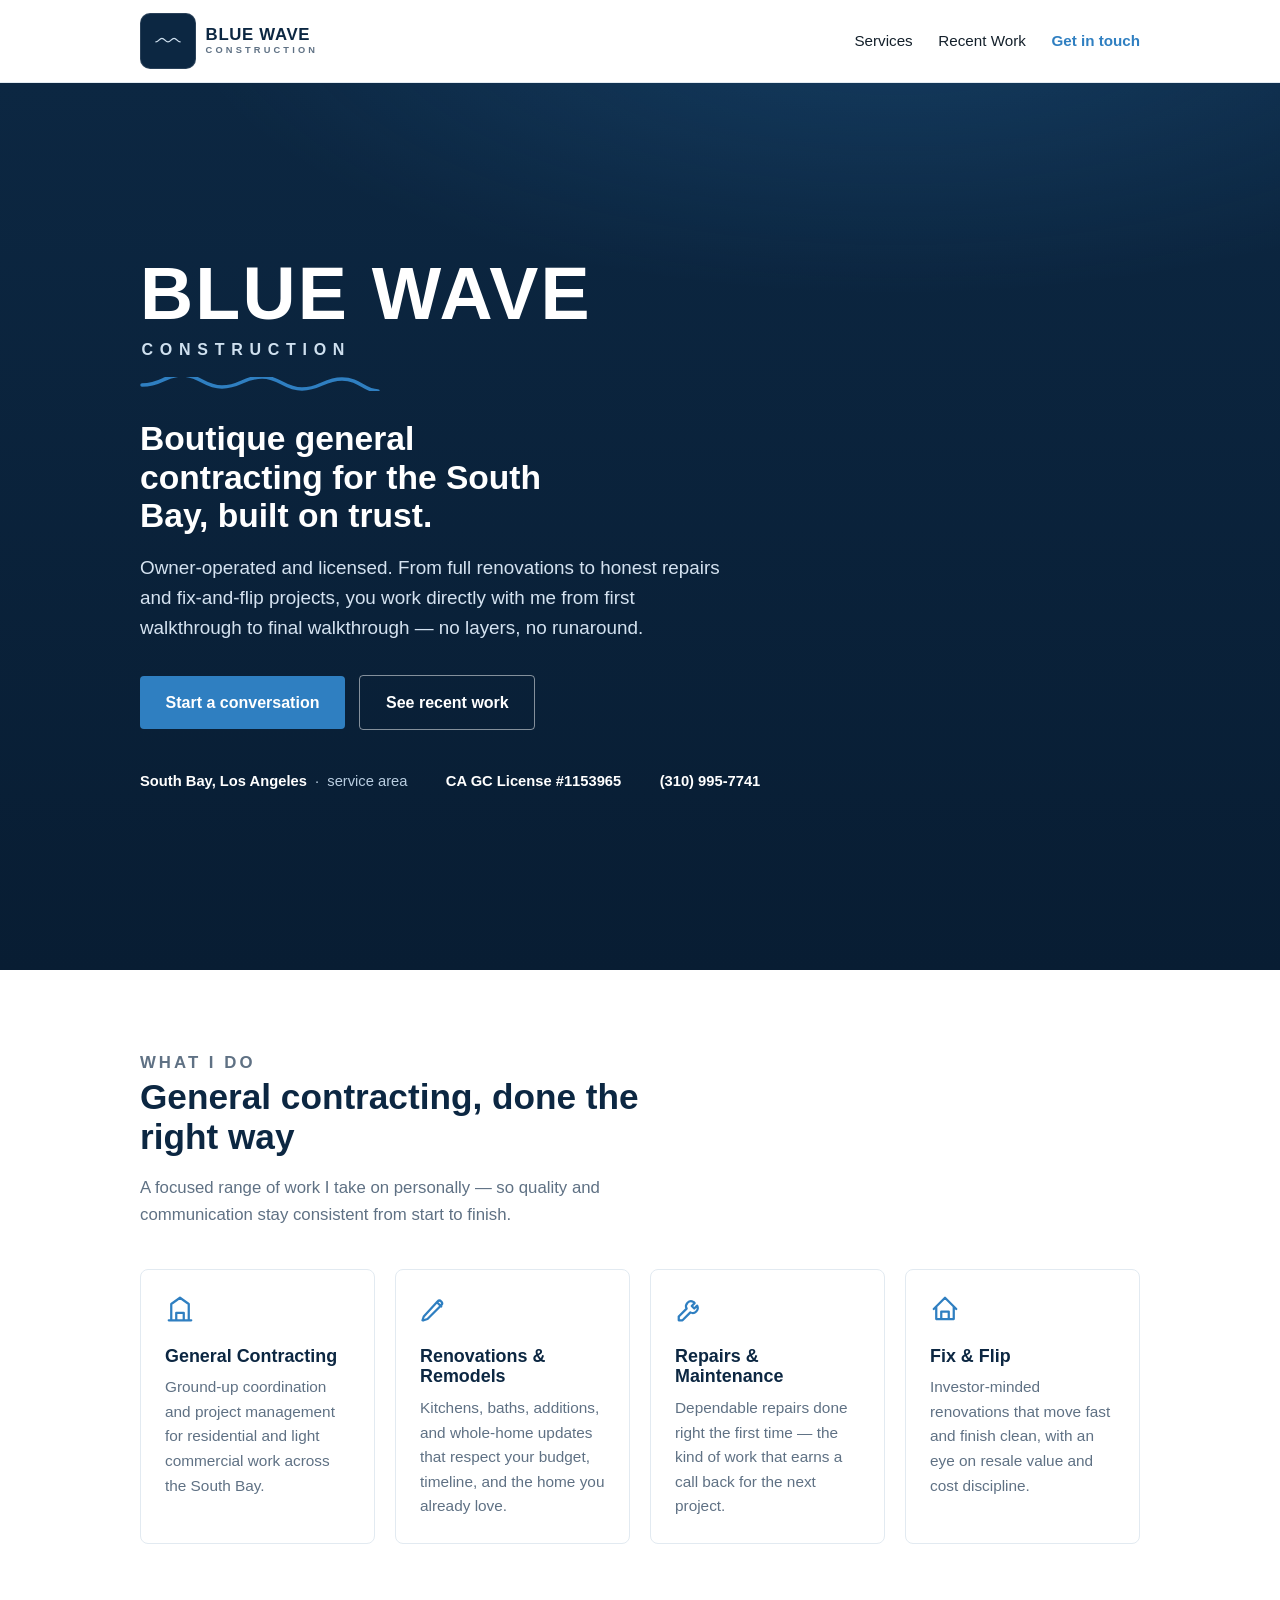
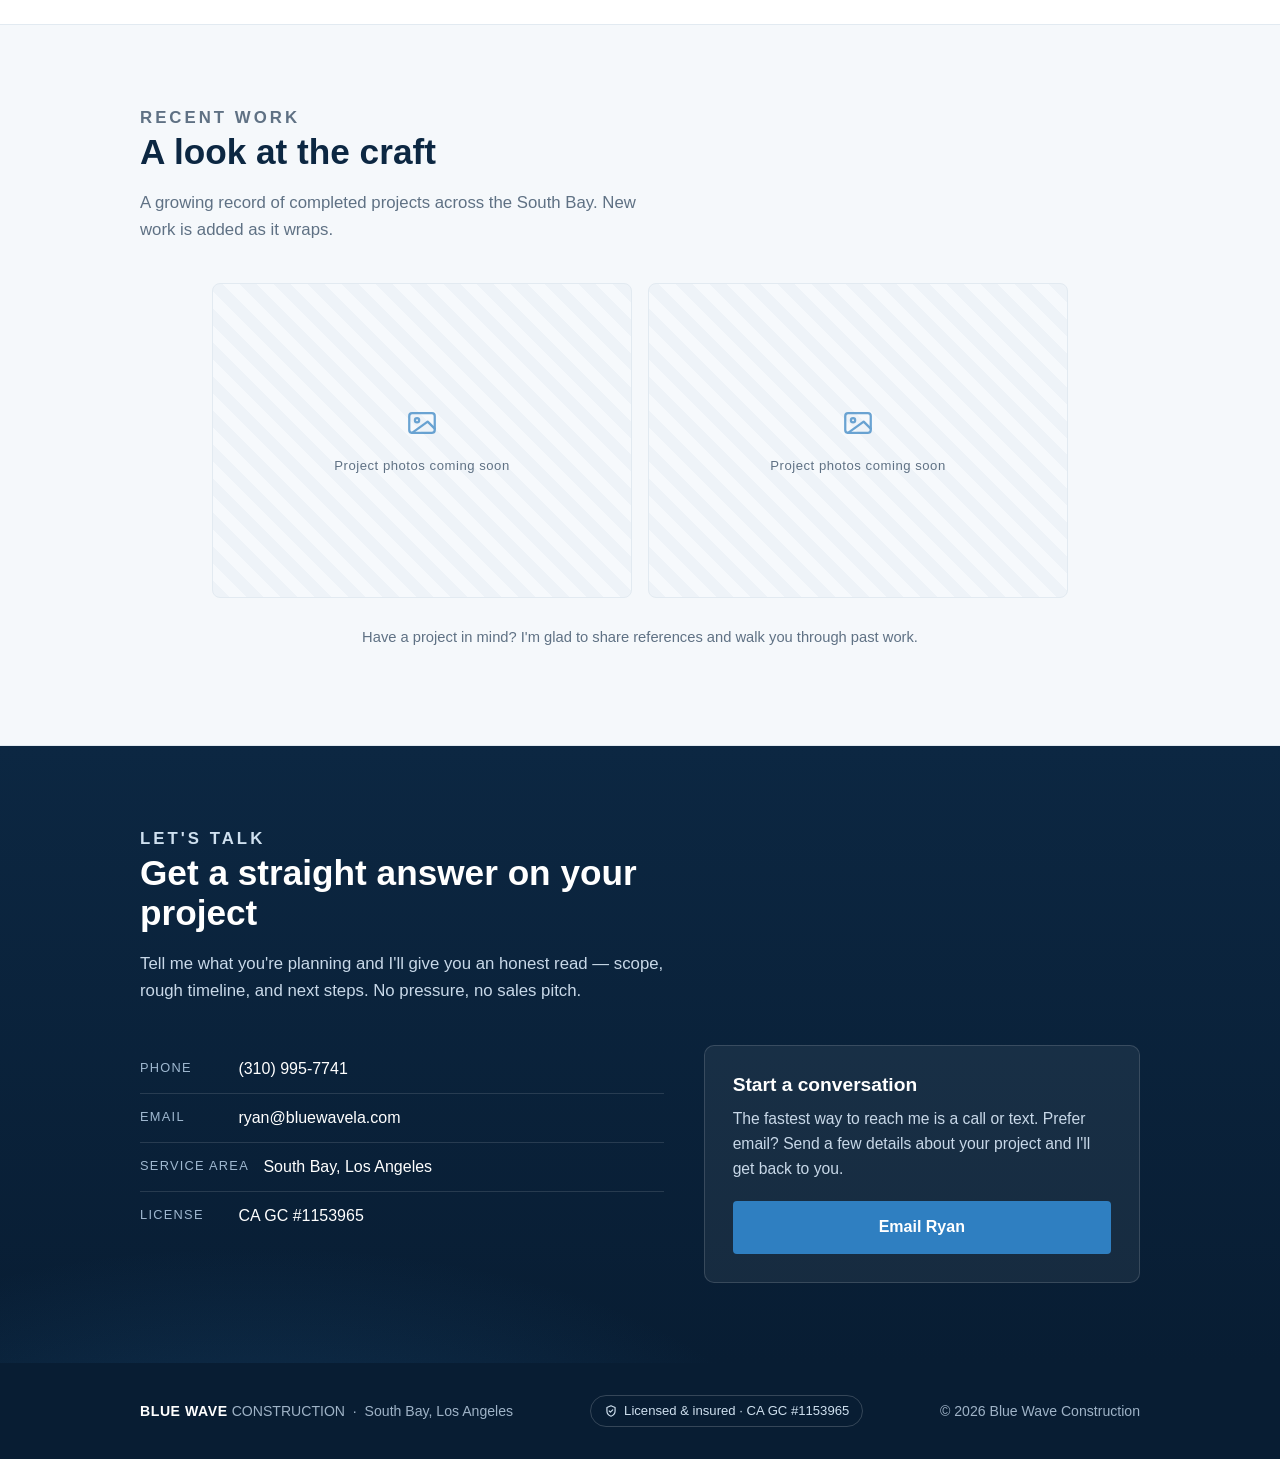
==== index.html @ 91b5370c "Initial Blue Wave Construction landing page Co-Authored-By: Claude Opus 4.8 <noreply@anthropic.com>" ====
<!DOCTYPE html>
<html lang="en">
<head>
  <meta charset="UTF-8" />
  <meta name="viewport" content="width=device-width, initial-scale=1.0" />
  <title>Blue Wave Construction — General Contractor, South Bay Los Angeles</title>
  <meta name="description" content="Blue Wave Construction is a licensed, owner-operated boutique general contractor serving the South Bay of Los Angeles. Renovations, repairs, and fix-and-flip work. CA GC License #1153965." />

  <!-- Open Graph / social preview -->
  <meta property="og:title" content="Blue Wave Construction" />
  <meta property="og:description" content="Licensed, owner-operated general contractor — South Bay Los Angeles. Renovations, repairs, and fix-and-flip work." />
  <meta property="og:type" content="website" />
  <meta property="og:url" content="https://bluewavela.com" />
  <link rel="canonical" href="https://bluewavela.com" />

  <style>
    /* ------------------------------------------------------------------
       BRAND TOKENS
       Tune these to match the estimate PDF once it's in the repo.
       ------------------------------------------------------------------ */
    :root {
      --navy:        #0c2742;  /* primary brand navy */
      --navy-deep:   #081d33;  /* darker sections / footer */
      --wave:        #2f7fc1;  /* "blue wave" accent */
      --wave-soft:   #cfe0ef;  /* light accent / borders */
      --ink:         #14202b;  /* body text on light */
      --muted:       #5f7184;  /* secondary text */
      --paper:       #ffffff;
      --paper-warm:  #f5f8fb;  /* alternating section bg */
      --line:        #e2eaf1;

      --maxw: 1080px;
      --pad: clamp(1.25rem, 4vw, 2.5rem);

      --font: -apple-system, BlinkMacSystemFont, "Segoe UI", Roboto, Helvetica, Arial, sans-serif;
    }

    * { box-sizing: border-box; }

    html { scroll-behavior: smooth; }

    body {
      margin: 0;
      font-family: var(--font);
      color: var(--ink);
      background: var(--paper);
      line-height: 1.6;
      -webkit-font-smoothing: antialiased;
      text-rendering: optimizeLegibility;
    }

    h1, h2, h3 { line-height: 1.15; margin: 0 0 0.5em; }

    a { color: var(--wave); text-decoration: none; }
    a:hover { text-decoration: underline; }

    .wrap {
      max-width: var(--maxw);
      margin: 0 auto;
      padding-left: var(--pad);
      padding-right: var(--pad);
    }

    .eyebrow {
      text-transform: uppercase;
      letter-spacing: 0.18em;
      font-size: 0.78rem;
      font-weight: 700;
      color: var(--wave);
      margin: 0 0 0.75rem;
    }

    .btn {
      display: inline-block;
      padding: 0.85rem 1.6rem;
      border-radius: 4px;
      font-weight: 600;
      font-size: 1rem;
      transition: transform 0.12s ease, box-shadow 0.12s ease, background 0.12s ease;
    }
    .btn-primary {
      background: var(--wave);
      color: #fff;
    }
    .btn-primary:hover {
      text-decoration: none;
      background: #2569a3;
      transform: translateY(-1px);
    }
    .btn-ghost {
      border: 1.5px solid rgba(255,255,255,0.5);
      color: #fff;
    }
    .btn-ghost:hover { text-decoration: none; border-color: #fff; background: rgba(255,255,255,0.08); }

    /* ---------------- HEADER / NAV ---------------- */
    header.site {
      position: sticky;
      top: 0;
      z-index: 50;
      background: rgba(255,255,255,0.92);
      backdrop-filter: saturate(180%) blur(8px);
      border-bottom: 1px solid var(--line);
    }
    .nav {
      display: flex;
      align-items: center;
      justify-content: space-between;
      gap: 1rem;
      padding-top: 0.8rem;
      padding-bottom: 0.8rem;
    }
    .nav-mark { display: flex; align-items: center; gap: 0.6rem; }
    .nav-mark .stack { display: flex; flex-direction: column; line-height: 1; }
    .nav-mark .bw { font-weight: 800; letter-spacing: 0.04em; color: var(--navy); font-size: 1.05rem; }
    .nav-mark .cn { font-size: 0.58rem; letter-spacing: 0.34em; color: var(--muted); font-weight: 600; margin-top: 2px; }
    .nav-links { display: flex; gap: 1.6rem; align-items: center; }
    .nav-links a { color: var(--ink); font-weight: 500; font-size: 0.95rem; }
    .nav-links a:hover { color: var(--wave); text-decoration: none; }
    .nav-cta { font-weight: 700 !important; color: var(--wave) !important; }
    @media (max-width: 680px) {
      .nav-links a:not(.nav-cta) { display: none; }
    }

    /* ---------------- HERO ---------------- */
    .hero {
      background:
        radial-gradient(1200px 500px at 70% -10%, rgba(47,127,193,0.25), transparent 60%),
        linear-gradient(180deg, var(--navy) 0%, var(--navy-deep) 100%);
      color: #fff;
      position: relative;
      overflow: hidden;
    }
    .hero-inner {
      padding-top: clamp(3.5rem, 9vw, 6rem);
      padding-bottom: clamp(3.5rem, 9vw, 6rem);
      position: relative;
      z-index: 2;
    }

    /* Wordmark / logo lockup */
    .lockup { margin-bottom: 1.5rem; }
    .lockup .wordmark {
      font-weight: 800;
      letter-spacing: 0.03em;
      font-size: clamp(2.6rem, 8vw, 4.6rem);
      line-height: 0.95;
      margin: 0;
      color: #fff;
    }
    .lockup .subword {
      letter-spacing: 0.42em;
      font-size: clamp(0.7rem, 2.2vw, 1rem);
      font-weight: 600;
      color: var(--wave-soft);
      margin: 0.55rem 0 0;
      padding-left: 0.1em;
    }
    /* Wave-underline accent */
    .wave-accent { display: block; width: clamp(140px, 30vw, 240px); height: 14px; margin-top: 0.9rem; color: var(--wave); }

    .hero h1 {
      font-size: clamp(1.4rem, 3.4vw, 2.1rem);
      font-weight: 600;
      max-width: 22ch;
      margin-top: 1.8rem;
    }
    .hero p.lede {
      color: #d4e2f0;
      font-size: clamp(1rem, 2.2vw, 1.18rem);
      max-width: 56ch;
      margin: 1rem 0 2rem;
    }
    .hero-actions { display: flex; flex-wrap: wrap; gap: 0.9rem; align-items: center; }

    .hero-meta {
      margin-top: 2.5rem;
      display: flex;
      flex-wrap: wrap;
      gap: 1.2rem 2.4rem;
      font-size: 0.92rem;
      color: #b9cde0;
    }
    .hero-meta b { color: #fff; font-weight: 600; }

    /* Logo placeholder badge (swap for real logo file) */
    .logo-slot {
      width: 56px; height: 56px; flex: 0 0 auto;
      border-radius: 10px;
      background: var(--navy);
      display: grid; place-items: center;
      color: var(--wave-soft);
      border: 1px solid rgba(255,255,255,0.12);
    }

    /* ---------------- SECTIONS ---------------- */
    section { padding-top: clamp(3rem, 7vw, 5rem); padding-bottom: clamp(3rem, 7vw, 5rem); }
    .section-head { max-width: 60ch; margin-bottom: 2.5rem; }
    .section-head h2 { font-size: clamp(1.6rem, 4vw, 2.2rem); color: var(--navy); }
    .section-head p { color: var(--muted); font-size: 1.05rem; margin: 0; }
    .alt { background: var(--paper-warm); border-top: 1px solid var(--line); border-bottom: 1px solid var(--line); }

    /* Services grid */
    .services {
      display: grid;
      grid-template-columns: repeat(auto-fit, minmax(220px, 1fr));
      gap: 1.25rem;
    }
    .card {
      background: #fff;
      border: 1px solid var(--line);
      border-radius: 8px;
      padding: 1.5rem;
      transition: border-color 0.15s ease, box-shadow 0.15s ease, transform 0.15s ease;
    }
    .card:hover { border-color: var(--wave-soft); box-shadow: 0 10px 30px -18px rgba(12,39,66,0.4); transform: translateY(-2px); }
    .card .ico { width: 30px; height: 30px; color: var(--wave); margin-bottom: 0.9rem; }
    .card h3 { font-size: 1.12rem; color: var(--navy); }
    .card p { margin: 0; color: var(--muted); font-size: 0.96rem; }

    /* ---------------- GALLERY ----------------
       Flex layout centers gracefully with few photos and
       wraps into a tidy grid as photos are added.
    */
    .gallery {
      display: flex;
      flex-wrap: wrap;
      gap: 1rem;
      justify-content: center;
    }
    .gallery .shot {
      flex: 1 1 320px;
      max-width: 420px;
      aspect-ratio: 4 / 3;
      border-radius: 8px;
      overflow: hidden;
      background: var(--paper-warm);
      border: 1px solid var(--line);
      position: relative;
    }
    .gallery .shot img {
      width: 100%; height: 100%;
      object-fit: cover;
      display: block;
      transition: transform 0.4s ease;
    }
    .gallery .shot:hover img { transform: scale(1.04); }

    /* Tasteful placeholder tile shown until real photos are dropped in */
    .gallery .shot.placeholder {
      display: grid;
      place-items: center;
      background:
        repeating-linear-gradient(45deg, #eef3f8 0 12px, #f6f9fc 12px 24px);
      color: var(--muted);
    }
    .gallery .shot.placeholder .ph-inner { text-align: center; padding: 1rem; }
    .gallery .shot.placeholder svg { width: 34px; height: 34px; color: var(--wave); opacity: 0.7; }
    .gallery .shot.placeholder span { display: block; font-size: 0.82rem; margin-top: 0.5rem; letter-spacing: 0.04em; }

    .gallery-note { text-align: center; color: var(--muted); font-size: 0.92rem; margin-top: 1.75rem; }

    /* ---------------- CONTACT / CTA ---------------- */
    .contact {
      background:
        radial-gradient(900px 400px at 20% 120%, rgba(47,127,193,0.22), transparent 60%),
        linear-gradient(180deg, var(--navy) 0%, var(--navy-deep) 100%);
      color: #fff;
    }
    .contact .section-head h2 { color: #fff; }
    .contact .section-head p { color: #c8d8e8; }
    .contact-grid {
      display: grid;
      grid-template-columns: 1.2fr 1fr;
      gap: 2.5rem;
      align-items: start;
    }
    @media (max-width: 720px) { .contact-grid { grid-template-columns: 1fr; gap: 1.75rem; } }
    .contact-list { list-style: none; padding: 0; margin: 0; }
    .contact-list li { display: flex; gap: 0.9rem; align-items: flex-start; padding: 0.7rem 0; border-bottom: 1px solid rgba(255,255,255,0.12); }
    .contact-list li:last-child { border-bottom: 0; }
    .contact-list .k { color: #9fb8d0; font-size: 0.8rem; text-transform: uppercase; letter-spacing: 0.1em; min-width: 84px; padding-top: 2px; }
    .contact-list .v { color: #fff; font-weight: 500; }
    .contact-list .v a { color: #fff; }
    .contact-list .v a:hover { color: var(--wave-soft); }

    .contact-card {
      background: rgba(255,255,255,0.06);
      border: 1px solid rgba(255,255,255,0.14);
      border-radius: 10px;
      padding: 1.75rem;
    }
    .contact-card h3 { color: #fff; font-size: 1.2rem; }
    .contact-card p { color: #c8d8e8; margin: 0 0 1.25rem; font-size: 0.98rem; }
    .contact-card .btn-primary { width: 100%; text-align: center; }

    /* ---------------- FOOTER ---------------- */
    footer.site {
      background: var(--navy-deep);
      color: #9fb3c7;
      padding: 2rem 0;
      font-size: 0.88rem;
    }
    .foot {
      display: flex; flex-wrap: wrap; gap: 0.5rem 1.5rem;
      justify-content: space-between; align-items: center;
    }
    .foot .mark b { color: #fff; font-weight: 700; letter-spacing: 0.04em; }
    .foot a { color: #cfe0ef; }
    .lic-badge {
      display: inline-flex; align-items: center; gap: 0.4rem;
      border: 1px solid rgba(255,255,255,0.18);
      border-radius: 999px;
      padding: 0.3rem 0.8rem;
      color: #cfe0ef; font-size: 0.82rem;
    }

    /* Reduced motion */
    @media (prefers-reduced-motion: reduce) {
      * { animation: none !important; transition: none !important; scroll-behavior: auto !important; }
    }
  </style>
</head>
<body>

  <!-- ================= HEADER ================= -->
  <header class="site">
    <div class="wrap nav">
      <a class="nav-mark" href="#top" aria-label="Blue Wave Construction home">
        <!-- LOGO PLACEHOLDER: replace this .logo-slot block with <img src="images/logo.svg" ...> -->
        <span class="logo-slot" aria-hidden="true">
          <svg width="26" height="14" viewBox="0 0 60 24" fill="none" xmlns="http://www.w3.org/2000/svg">
            <path d="M2 14c6 0 8-8 14-8s8 8 14 8 8-8 14-8 8 8 14 8" stroke="currentColor" stroke-width="3" stroke-linecap="round" fill="none"/>
          </svg>
        </span>
        <span class="stack">
          <span class="bw">BLUE WAVE</span>
          <span class="cn">CONSTRUCTION</span>
        </span>
      </a>
      <nav class="nav-links">
        <a href="#services">Services</a>
        <a href="#work">Recent Work</a>
        <a href="#contact" class="nav-cta">Get in touch</a>
      </nav>
    </div>
  </header>

  <a id="top"></a>

  <!-- ================= HERO ================= -->
  <section class="hero">
    <div class="wrap hero-inner">
      <div class="lockup">
        <p class="wordmark">BLUE&nbsp;WAVE</p>
        <p class="subword">CONSTRUCTION</p>
        <!-- wave-underline accent -->
        <svg class="wave-accent" viewBox="0 0 240 14" fill="none" xmlns="http://www.w3.org/2000/svg" aria-hidden="true">
          <path d="M2 8c20 0 22-10 40-10s22 12 40 12 22-10 40-10 22 12 40 12 22-10 40-10 22 12 36 12" stroke="currentColor" stroke-width="3.5" stroke-linecap="round" fill="none"/>
        </svg>
      </div>

      <h1>Boutique general contracting for the South Bay, built on trust.</h1>
      <p class="lede">
        Owner-operated and licensed. From full renovations to honest repairs and fix-and-flip
        projects, you work directly with me from first walkthrough to final walkthrough — no
        layers, no runaround.
      </p>

      <div class="hero-actions">
        <a class="btn btn-primary" href="#contact">Start a conversation</a>
        <a class="btn btn-ghost" href="#work">See recent work</a>
      </div>

      <div class="hero-meta">
        <span><b>South Bay, Los Angeles</b> &nbsp;·&nbsp; service area</span>
        <span><b>CA GC License #1153965</b></span>
        <span><b>(310) 995-7741</b></span>
      </div>
    </div>
  </section>

  <!-- ================= SERVICES ================= -->
  <section id="services">
    <div class="wrap">
      <div class="section-head">
        <p class="eyebrow">What I do</p>
        <h2>General contracting, done the right way</h2>
        <p>A focused range of work I take on personally — so quality and communication stay consistent from start to finish.</p>
      </div>

      <div class="services">
        <div class="card">
          <svg class="ico" viewBox="0 0 24 24" fill="none" stroke="currentColor" stroke-width="1.8" stroke-linecap="round" stroke-linejoin="round"><path d="M3 21h18M5 21V8l7-5 7 5v13M9 21v-6h6v6"/></svg>
          <h3>General Contracting</h3>
          <p>Ground-up coordination and project management for residential and light commercial work across the South Bay.</p>
        </div>
        <div class="card">
          <svg class="ico" viewBox="0 0 24 24" fill="none" stroke="currentColor" stroke-width="1.8" stroke-linecap="round" stroke-linejoin="round"><path d="M14 7l3 3M3 21l3-1 11-11a2.1 2.1 0 0 0-3-3L3 18l-1 3z"/></svg>
          <h3>Renovations &amp; Remodels</h3>
          <p>Kitchens, baths, additions, and whole-home updates that respect your budget, timeline, and the home you already love.</p>
        </div>
        <div class="card">
          <svg class="ico" viewBox="0 0 24 24" fill="none" stroke="currentColor" stroke-width="1.8" stroke-linecap="round" stroke-linejoin="round"><path d="M14.7 6.3a4 4 0 0 0-5.4 5.4L3 18v3h3l6.3-6.3a4 4 0 0 0 5.4-5.4l-2.3 2.3-2-2 2.3-2.3z"/></svg>
          <h3>Repairs &amp; Maintenance</h3>
          <p>Dependable repairs done right the first time — the kind of work that earns a call back for the next project.</p>
        </div>
        <div class="card">
          <svg class="ico" viewBox="0 0 24 24" fill="none" stroke="currentColor" stroke-width="1.8" stroke-linecap="round" stroke-linejoin="round"><path d="M3 12l9-9 9 9M5 10v10h14V10M9 20v-6h6v6"/></svg>
          <h3>Fix &amp; Flip</h3>
          <p>Investor-minded renovations that move fast and finish clean, with an eye on resale value and cost discipline.</p>
        </div>
      </div>
    </div>
  </section>

  <!-- ================= RECENT WORK / GALLERY ================= -->
  <section id="work" class="alt">
    <div class="wrap">
      <div class="section-head">
        <p class="eyebrow">Recent work</p>
        <h2>A look at the craft</h2>
        <p>A growing record of completed projects across the South Bay. New work is added as it wraps.</p>
      </div>

      <!--
        GALLERY
        To add a project photo, drop a file in images/projects/ and add a tile:

          <a class="shot" href="images/projects/your-photo.jpg">
            <img src="images/projects/your-photo.jpg" alt="Short description of the project" loading="lazy" />
          </a>

        Remove the placeholder tiles below once you have 3+ real photos.
        The layout stays centered and intentional whether there are 1 or 12 tiles.
      -->
      <div class="gallery">
        <!-- Example real tile (kept commented until a photo exists):
        <a class="shot" href="images/projects/example.jpg">
          <img src="images/projects/example.jpg" alt="Completed kitchen remodel in Redondo Beach" loading="lazy" />
        </a>
        -->

        <!-- Placeholder tiles — delete as real photos are added -->
        <div class="shot placeholder" aria-hidden="true">
          <div class="ph-inner">
            <svg viewBox="0 0 24 24" fill="none" stroke="currentColor" stroke-width="1.6" stroke-linecap="round" stroke-linejoin="round"><rect x="3" y="5" width="18" height="14" rx="2"/><circle cx="8.5" cy="10" r="1.5"/><path d="M21 16l-5-5L5 19"/></svg>
            <span>Project photos coming soon</span>
          </div>
        </div>
        <div class="shot placeholder" aria-hidden="true">
          <div class="ph-inner">
            <svg viewBox="0 0 24 24" fill="none" stroke="currentColor" stroke-width="1.6" stroke-linecap="round" stroke-linejoin="round"><rect x="3" y="5" width="18" height="14" rx="2"/><circle cx="8.5" cy="10" r="1.5"/><path d="M21 16l-5-5L5 19"/></svg>
            <span>Project photos coming soon</span>
          </div>
        </div>
      </div>

      <p class="gallery-note">Have a project in mind? I'm glad to share references and walk you through past work.</p>
    </div>
  </section>

  <!-- ================= CONTACT ================= -->
  <section id="contact" class="contact">
    <div class="wrap">
      <div class="section-head">
        <p class="eyebrow" style="color: var(--wave-soft);">Let's talk</p>
        <h2>Get a straight answer on your project</h2>
        <p>Tell me what you're planning and I'll give you an honest read — scope, rough timeline, and next steps. No pressure, no sales pitch.</p>
      </div>

      <div class="contact-grid">
        <ul class="contact-list">
          <li><span class="k">Phone</span><span class="v"><a href="tel:+13109957741">(310) 995-7741</a></span></li>
          <li><span class="k">Email</span><span class="v"><a href="mailto:ryan@bluewavela.com">ryan@bluewavela.com</a></span></li>
          <li><span class="k">Service area</span><span class="v">South Bay, Los Angeles</span></li>
          <li><span class="k">License</span><span class="v">CA GC #1153965</span></li>
        </ul>

        <div class="contact-card">
          <h3>Start a conversation</h3>
          <p>The fastest way to reach me is a call or text. Prefer email? Send a few details about your project and I'll get back to you.</p>
          <a class="btn btn-primary" href="mailto:ryan@bluewavela.com?subject=Project%20inquiry%20%E2%80%94%20Blue%20Wave%20Construction">Email Ryan</a>
        </div>
      </div>
    </div>
  </section>

  <!-- ================= FOOTER ================= -->
  <footer class="site">
    <div class="wrap foot">
      <div class="mark"><b>BLUE WAVE</b> CONSTRUCTION &nbsp;·&nbsp; South Bay, Los Angeles</div>
      <span class="lic-badge">
        <svg width="14" height="14" viewBox="0 0 24 24" fill="none" stroke="currentColor" stroke-width="2" stroke-linecap="round" stroke-linejoin="round"><path d="M9 12l2 2 4-4"/><path d="M12 3l7 3v6c0 4.5-3 7.5-7 9-4-1.5-7-4.5-7-9V6l7-3z"/></svg>
        Licensed &amp; insured · CA GC #1153965
      </span>
      <div>&copy; <span id="yr">2026</span> Blue Wave Construction</div>
    </div>
  </footer>

  <script>document.getElementById('yr').textContent = new Date().getFullYear();</script>
</body>
</html>
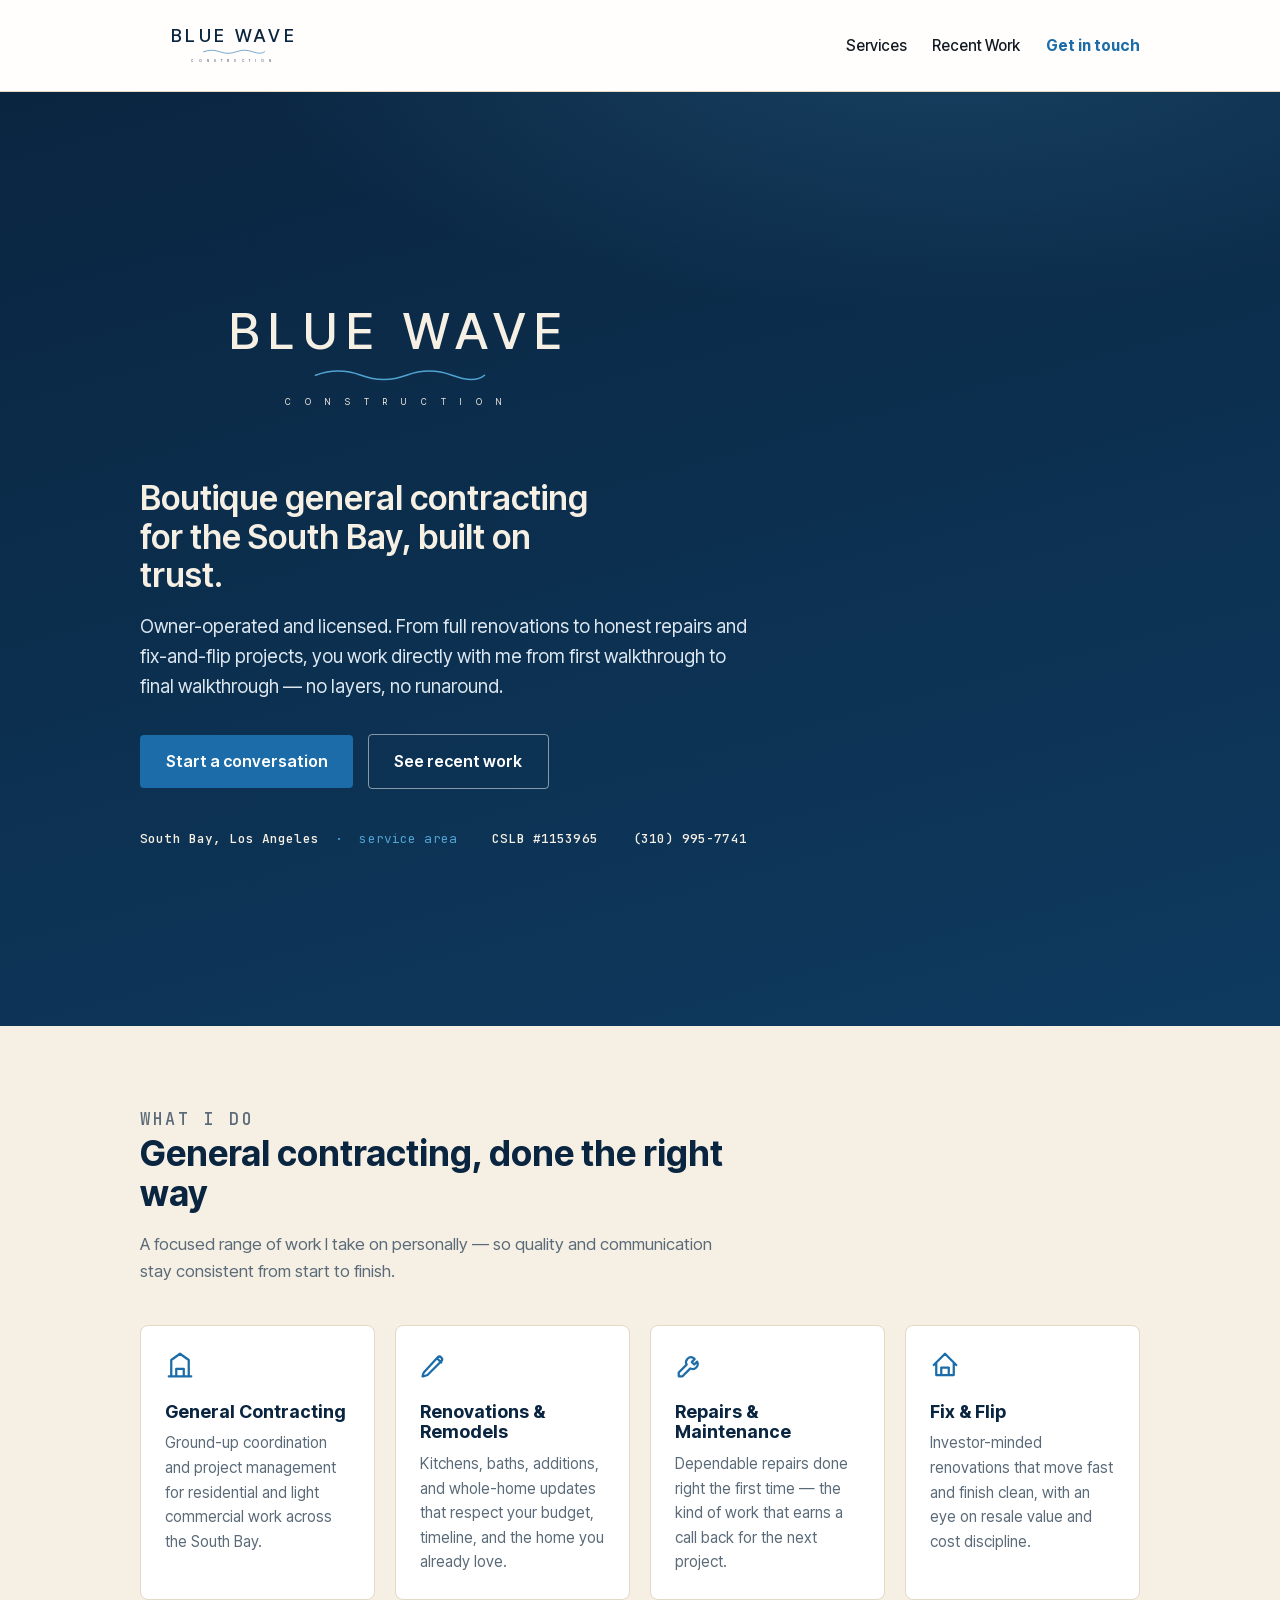
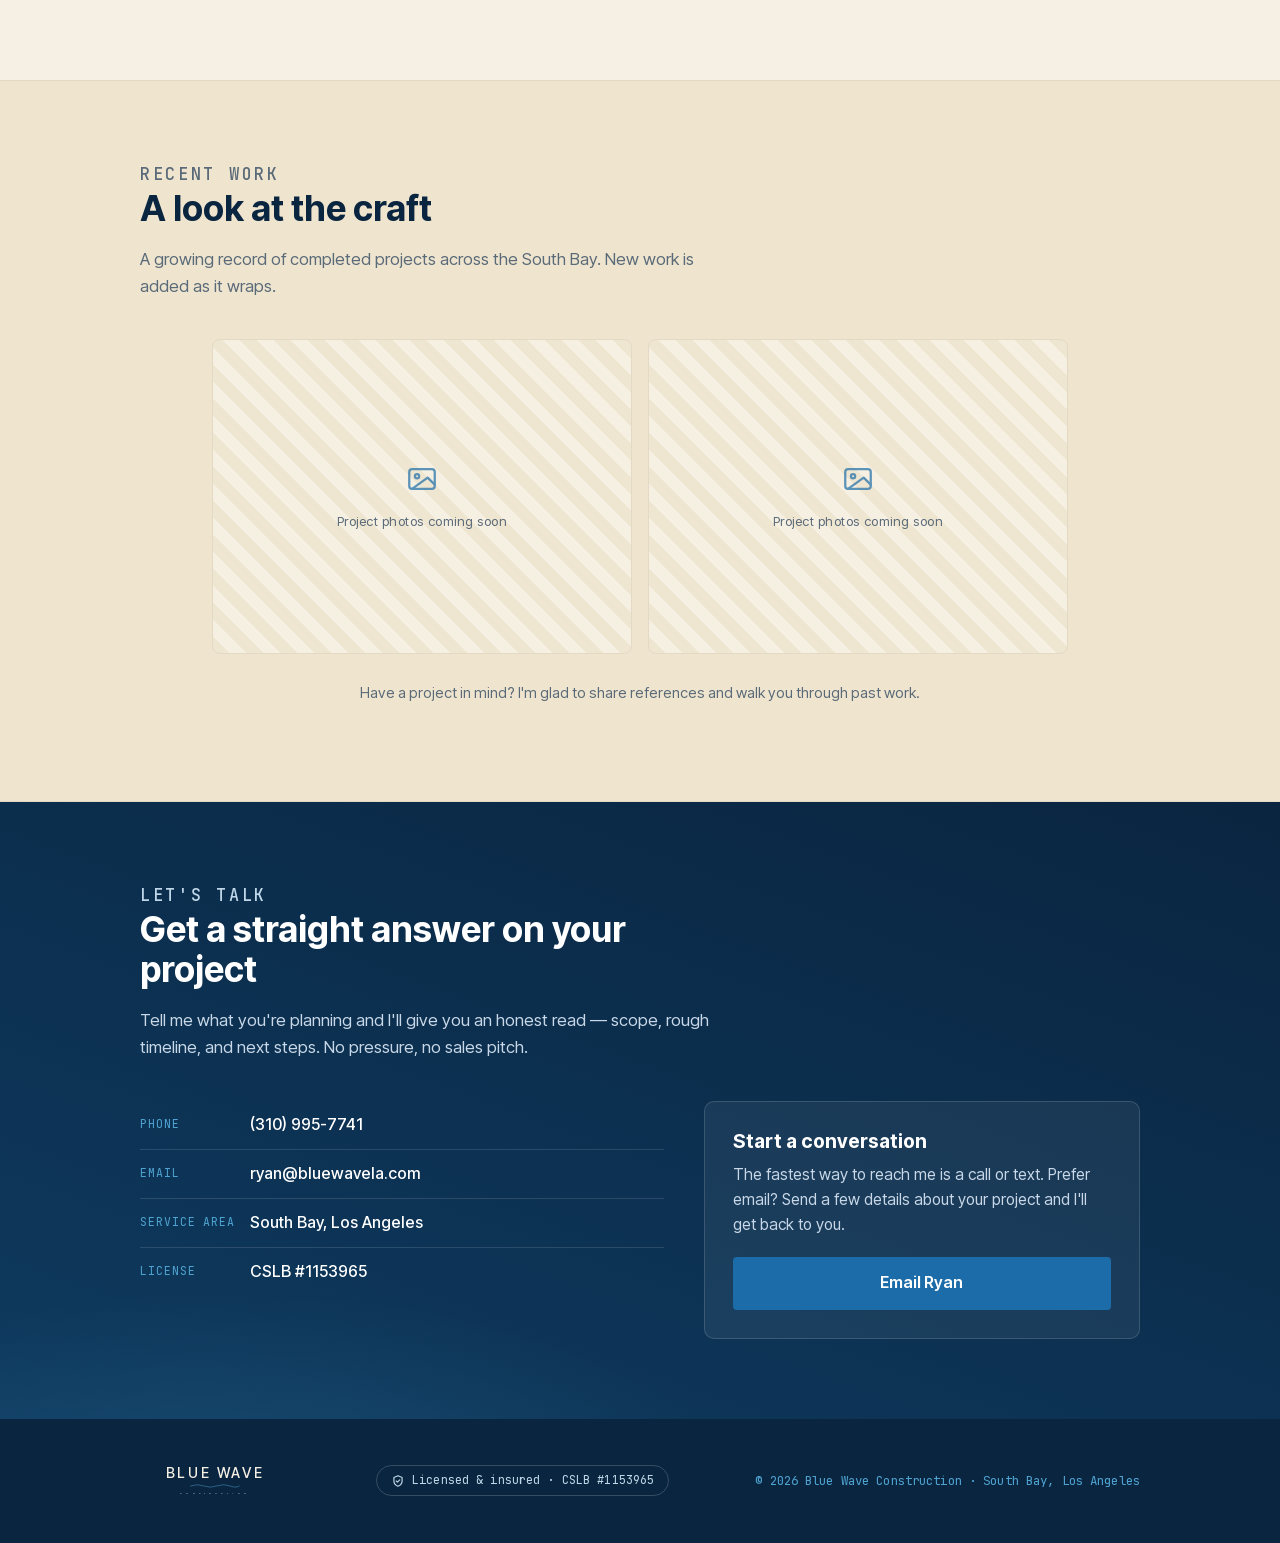
==== commit a92c6668: "Apply real Blue Wave brand identity; self-host fonts - Replace placeholder wordmark with the real lo" ====
--- a/index.html
+++ b/index.html
@@ -4,7 +4,7 @@
   <meta charset="UTF-8" />
   <meta name="viewport" content="width=device-width, initial-scale=1.0" />
   <title>Blue Wave Construction — General Contractor, South Bay Los Angeles</title>
-  <meta name="description" content="Blue Wave Construction is a licensed, owner-operated boutique general contractor serving the South Bay of Los Angeles. Renovations, repairs, and fix-and-flip work. CA GC License #1153965." />
+  <meta name="description" content="Blue Wave Construction is a licensed, owner-operated boutique general contractor serving the South Bay of Los Angeles. Renovations, repairs, and fix-and-flip work. CSLB #1153965." />
 
   <!-- Open Graph / social preview -->
   <meta property="og:title" content="Blue Wave Construction" />
@@ -13,26 +13,44 @@
   <meta property="og:url" content="https://bluewavela.com" />
   <link rel="canonical" href="https://bluewavela.com" />
 
+  <!-- Favicon -->
+  <link rel="icon" type="image/svg+xml" href="images/logos/07_favicon.svg" />
+  <link rel="alternate icon" href="images/logos/bluewave_favicon_400.png" />
+
+  <!-- Brand typography: Inter Tight + JetBrains Mono, self-hosted from /fonts -->
+  <link rel="preload" href="fonts/inter-tight-latin.woff2" as="font" type="font/woff2" crossorigin />
+  <link rel="preload" href="fonts/jetbrains-mono-latin.woff2" as="font" type="font/woff2" crossorigin />
+  <link rel="stylesheet" href="fonts/fonts.css" />
+
   <style>
     /* ------------------------------------------------------------------
        BRAND TOKENS
        Tune these to match the estimate PDF once it's in the repo.
        ------------------------------------------------------------------ */
     :root {
-      --navy:        #0c2742;  /* primary brand navy */
-      --navy-deep:   #081d33;  /* darker sections / footer */
-      --wave:        #2f7fc1;  /* "blue wave" accent */
-      --wave-soft:   #cfe0ef;  /* light accent / borders */
-      --ink:         #14202b;  /* body text on light */
-      --muted:       #5f7184;  /* secondary text */
-      --paper:       #ffffff;
-      --paper-warm:  #f5f8fb;  /* alternating section bg */
-      --line:        #e2eaf1;
+      /* Exact Blue Wave brand palette (from the brand asset package) */
+      --navy:  #0A2540;  /* primary brand color — wordmarks, dark sections, headlines */
+      --deep:  #0E3A5F;  /* subtle gradient pair to navy — hero backgrounds */
+      --wave:  #1B6CA8;  /* accent only — wave underline, hover states on light */
+      --sky:   #4FA3D1;  /* reverse-mode wave on dark, demoted text on navy */
+      --sand:  #E8D9B8;  /* warm secondary background — premium stock feel */
+      --bone:  #F5EFE4;  /* off-white default light background */
+      --char:  #141B24;  /* near-black body text */
+
+      /* Semantic aliases used throughout the stylesheet */
+      --navy-deep:  var(--navy);
+      --wave-soft:  #BFD7E8;   /* light sky tint — labels/accents on navy */
+      --ink:        var(--char);
+      --muted:      #5a6a78;   /* secondary text on light */
+      --paper:      var(--bone);
+      --paper-warm: #efe5cf;   /* soft sand — tiles, placeholders */
+      --line:       #e3d9c4;   /* warm hairline on bone */
 
       --maxw: 1080px;
       --pad: clamp(1.25rem, 4vw, 2.5rem);
 
-      --font: -apple-system, BlinkMacSystemFont, "Segoe UI", Roboto, Helvetica, Arial, sans-serif;
+      --font: 'Inter Tight', -apple-system, BlinkMacSystemFont, 'Helvetica Neue', Arial, sans-serif;
+      --mono: 'JetBrains Mono', ui-monospace, 'SF Mono', 'Courier New', monospace;
     }
 
     * { box-sizing: border-box; }
@@ -62,12 +80,13 @@
     }
 
     .eyebrow {
+      font-family: var(--mono);
       text-transform: uppercase;
-      letter-spacing: 0.18em;
-      font-size: 0.78rem;
-      font-weight: 700;
+      letter-spacing: 0.16em;
+      font-size: 0.72rem;
+      font-weight: 500;
       color: var(--wave);
-      margin: 0 0 0.75rem;
+      margin: 0 0 0.85rem;
     }
 
     .btn {
@@ -110,10 +129,8 @@
       padding-top: 0.8rem;
       padding-bottom: 0.8rem;
     }
-    .nav-mark { display: flex; align-items: center; gap: 0.6rem; }
-    .nav-mark .stack { display: flex; flex-direction: column; line-height: 1; }
-    .nav-mark .bw { font-weight: 800; letter-spacing: 0.04em; color: var(--navy); font-size: 1.05rem; }
-    .nav-mark .cn { font-size: 0.58rem; letter-spacing: 0.34em; color: var(--muted); font-weight: 600; margin-top: 2px; }
+    .nav-mark { display: flex; align-items: center; }
+    .nav-logo { display: block; width: clamp(150px, 22vw, 188px); height: auto; }
     .nav-links { display: flex; gap: 1.6rem; align-items: center; }
     .nav-links a { color: var(--ink); font-weight: 500; font-size: 0.95rem; }
     .nav-links a:hover { color: var(--wave); text-decoration: none; }
@@ -125,9 +142,9 @@
     /* ---------------- HERO ---------------- */
     .hero {
       background:
-        radial-gradient(1200px 500px at 70% -10%, rgba(47,127,193,0.25), transparent 60%),
-        linear-gradient(180deg, var(--navy) 0%, var(--navy-deep) 100%);
-      color: #fff;
+        radial-gradient(1200px 520px at 72% -10%, rgba(79,163,209,0.22), transparent 60%),
+        linear-gradient(165deg, var(--navy) 0%, var(--deep) 100%);
+      color: var(--bone);
       position: relative;
       overflow: hidden;
     }
@@ -139,25 +156,8 @@
     }
 
     /* Wordmark / logo lockup */
-    .lockup { margin-bottom: 1.5rem; }
-    .lockup .wordmark {
-      font-weight: 800;
-      letter-spacing: 0.03em;
-      font-size: clamp(2.6rem, 8vw, 4.6rem);
-      line-height: 0.95;
-      margin: 0;
-      color: #fff;
-    }
-    .lockup .subword {
-      letter-spacing: 0.42em;
-      font-size: clamp(0.7rem, 2.2vw, 1rem);
-      font-weight: 600;
-      color: var(--wave-soft);
-      margin: 0.55rem 0 0;
-      padding-left: 0.1em;
-    }
-    /* Wave-underline accent */
-    .wave-accent { display: block; width: clamp(140px, 30vw, 240px); height: 14px; margin-top: 0.9rem; color: var(--wave); }
+    .lockup { margin-bottom: 1.75rem; }
+    .hero-logo { display: block; width: clamp(280px, 56vw, 520px); height: auto; }
 
     .hero h1 {
       font-size: clamp(1.4rem, 3.4vw, 2.1rem);
@@ -166,7 +166,7 @@
       margin-top: 1.8rem;
     }
     .hero p.lede {
-      color: #d4e2f0;
+      color: #dce7f0;
       font-size: clamp(1rem, 2.2vw, 1.18rem);
       max-width: 56ch;
       margin: 1rem 0 2rem;
@@ -177,21 +177,13 @@
       margin-top: 2.5rem;
       display: flex;
       flex-wrap: wrap;
-      gap: 1.2rem 2.4rem;
-      font-size: 0.92rem;
-      color: #b9cde0;
-    }
-    .hero-meta b { color: #fff; font-weight: 600; }
-
-    /* Logo placeholder badge (swap for real logo file) */
-    .logo-slot {
-      width: 56px; height: 56px; flex: 0 0 auto;
-      border-radius: 10px;
-      background: var(--navy);
-      display: grid; place-items: center;
-      color: var(--wave-soft);
-      border: 1px solid rgba(255,255,255,0.12);
-    }
+      gap: 0.9rem 2.2rem;
+      font-family: var(--mono);
+      font-size: 0.8rem;
+      letter-spacing: 0.01em;
+      color: var(--sky);
+    }
+    .hero-meta b { color: var(--bone); font-weight: 500; }
 
     /* ---------------- SECTIONS ---------------- */
     section { padding-top: clamp(3rem, 7vw, 5rem); padding-bottom: clamp(3rem, 7vw, 5rem); }
@@ -251,7 +243,7 @@
       display: grid;
       place-items: center;
       background:
-        repeating-linear-gradient(45deg, #eef3f8 0 12px, #f6f9fc 12px 24px);
+        repeating-linear-gradient(45deg, #efe6d2 0 12px, #f6f0e2 12px 24px);
       color: var(--muted);
     }
     .gallery .shot.placeholder .ph-inner { text-align: center; padding: 1rem; }
@@ -263,9 +255,9 @@
     /* ---------------- CONTACT / CTA ---------------- */
     .contact {
       background:
-        radial-gradient(900px 400px at 20% 120%, rgba(47,127,193,0.22), transparent 60%),
-        linear-gradient(180deg, var(--navy) 0%, var(--navy-deep) 100%);
-      color: #fff;
+        radial-gradient(900px 420px at 18% 120%, rgba(79,163,209,0.20), transparent 60%),
+        linear-gradient(200deg, var(--navy) 0%, var(--deep) 100%);
+      color: var(--bone);
     }
     .contact .section-head h2 { color: #fff; }
     .contact .section-head p { color: #c8d8e8; }
@@ -279,7 +271,7 @@
     .contact-list { list-style: none; padding: 0; margin: 0; }
     .contact-list li { display: flex; gap: 0.9rem; align-items: flex-start; padding: 0.7rem 0; border-bottom: 1px solid rgba(255,255,255,0.12); }
     .contact-list li:last-child { border-bottom: 0; }
-    .contact-list .k { color: #9fb8d0; font-size: 0.8rem; text-transform: uppercase; letter-spacing: 0.1em; min-width: 84px; padding-top: 2px; }
+    .contact-list .k { font-family: var(--mono); color: var(--sky); font-size: 0.72rem; text-transform: uppercase; letter-spacing: 0.08em; min-width: 96px; padding-top: 3px; }
     .contact-list .v { color: #fff; font-weight: 500; }
     .contact-list .v a { color: #fff; }
     .contact-list .v a:hover { color: var(--wave-soft); }
@@ -296,23 +288,25 @@
 
     /* ---------------- FOOTER ---------------- */
     footer.site {
-      background: var(--navy-deep);
-      color: #9fb3c7;
-      padding: 2rem 0;
-      font-size: 0.88rem;
+      background: var(--navy);
+      color: var(--sky);
+      padding: 2.25rem 0;
+      font-family: var(--mono);
+      font-size: 0.78rem;
+      letter-spacing: 0.01em;
     }
     .foot {
-      display: flex; flex-wrap: wrap; gap: 0.5rem 1.5rem;
+      display: flex; flex-wrap: wrap; gap: 1rem 1.75rem;
       justify-content: space-between; align-items: center;
     }
-    .foot .mark b { color: #fff; font-weight: 700; letter-spacing: 0.04em; }
-    .foot a { color: #cfe0ef; }
+    .foot-logo { width: 150px; height: auto; display: block; }
+    .foot a { color: var(--wave-soft); }
     .lic-badge {
-      display: inline-flex; align-items: center; gap: 0.4rem;
+      display: inline-flex; align-items: center; gap: 0.45rem;
       border: 1px solid rgba(255,255,255,0.18);
       border-radius: 999px;
-      padding: 0.3rem 0.8rem;
-      color: #cfe0ef; font-size: 0.82rem;
+      padding: 0.32rem 0.85rem;
+      color: var(--wave-soft); font-size: 0.74rem;
     }
 
     /* Reduced motion */
@@ -326,17 +320,13 @@
   <!-- ================= HEADER ================= -->
   <header class="site">
     <div class="wrap nav">
-      <a class="nav-mark" href="#top" aria-label="Blue Wave Construction home">
-        <!-- LOGO PLACEHOLDER: replace this .logo-slot block with <img src="images/logo.svg" ...> -->
-        <span class="logo-slot" aria-hidden="true">
-          <svg width="26" height="14" viewBox="0 0 60 24" fill="none" xmlns="http://www.w3.org/2000/svg">
-            <path d="M2 14c6 0 8-8 14-8s8 8 14 8 8-8 14-8 8 8 14 8" stroke="currentColor" stroke-width="3" stroke-linecap="round" fill="none"/>
-          </svg>
-        </span>
-        <span class="stack">
-          <span class="bw">BLUE WAVE</span>
-          <span class="cn">CONSTRUCTION</span>
-        </span>
+      <a class="nav-mark" href="#top" aria-label="Blue Wave Construction — home">
+        <!-- Primary horizontal logo (navy on light) — inlined so it renders in Inter Tight -->
+        <svg class="nav-logo" viewBox="0 0 800 280" role="img" aria-label="Blue Wave Construction" xmlns="http://www.w3.org/2000/svg">
+          <text x="400" y="125" text-anchor="middle" font-family="'Inter Tight', 'Helvetica Neue', Arial, sans-serif" font-weight="500" font-size="76" fill="#0A2540" letter-spacing="14">BLUE WAVE</text>
+          <path d="M 270 165 Q 305 152, 340 165 T 410 165 T 480 165 T 530 165" stroke="#1B6CA8" stroke-width="2.5" fill="none" stroke-linecap="round"/>
+          <text x="400" y="210" text-anchor="middle" font-family="'Inter Tight', 'Helvetica Neue', Arial, sans-serif" font-weight="400" font-size="13" fill="#0A2540" letter-spacing="22">CONSTRUCTION</text>
+        </svg>
       </a>
       <nav class="nav-links">
         <a href="#services">Services</a>
@@ -352,11 +342,11 @@
   <section class="hero">
     <div class="wrap hero-inner">
       <div class="lockup">
-        <p class="wordmark">BLUE&nbsp;WAVE</p>
-        <p class="subword">CONSTRUCTION</p>
-        <!-- wave-underline accent -->
-        <svg class="wave-accent" viewBox="0 0 240 14" fill="none" xmlns="http://www.w3.org/2000/svg" aria-hidden="true">
-          <path d="M2 8c20 0 22-10 40-10s22 12 40 12 22-10 40-10 22 12 40 12 22-10 40-10 22 12 36 12" stroke="currentColor" stroke-width="3.5" stroke-linecap="round" fill="none"/>
+        <!-- Reverse horizontal logo (for dark backgrounds) — inlined so the wordmark renders in Inter Tight -->
+        <svg class="hero-logo" viewBox="0 0 800 280" role="img" aria-label="Blue Wave Construction" xmlns="http://www.w3.org/2000/svg">
+          <text x="400" y="125" text-anchor="middle" font-family="'Inter Tight', 'Helvetica Neue', Arial, sans-serif" font-weight="500" font-size="76" fill="#F5EFE4" letter-spacing="14">BLUE WAVE</text>
+          <path d="M 270 165 Q 305 152, 340 165 T 410 165 T 480 165 T 530 165" stroke="#4FA3D1" stroke-width="2.5" fill="none" stroke-linecap="round"/>
+          <text x="400" y="210" text-anchor="middle" font-family="'Inter Tight', 'Helvetica Neue', Arial, sans-serif" font-weight="400" font-size="13" fill="#F5EFE4" letter-spacing="22">CONSTRUCTION</text>
         </svg>
       </div>
 
@@ -374,7 +364,7 @@
 
       <div class="hero-meta">
         <span><b>South Bay, Los Angeles</b> &nbsp;·&nbsp; service area</span>
-        <span><b>CA GC License #1153965</b></span>
+        <span><b>CSLB #1153965</b></span>
         <span><b>(310) 995-7741</b></span>
       </div>
     </div>
@@ -474,7 +464,7 @@
           <li><span class="k">Phone</span><span class="v"><a href="tel:+13109957741">(310) 995-7741</a></span></li>
           <li><span class="k">Email</span><span class="v"><a href="mailto:ryan@bluewavela.com">ryan@bluewavela.com</a></span></li>
           <li><span class="k">Service area</span><span class="v">South Bay, Los Angeles</span></li>
-          <li><span class="k">License</span><span class="v">CA GC #1153965</span></li>
+          <li><span class="k">License</span><span class="v">CSLB #1153965</span></li>
         </ul>
 
         <div class="contact-card">
@@ -489,12 +479,17 @@
   <!-- ================= FOOTER ================= -->
   <footer class="site">
     <div class="wrap foot">
-      <div class="mark"><b>BLUE WAVE</b> CONSTRUCTION &nbsp;·&nbsp; South Bay, Los Angeles</div>
+      <!-- Reverse logo on navy footer -->
+      <svg class="foot-logo" viewBox="0 0 800 280" role="img" aria-label="Blue Wave Construction" xmlns="http://www.w3.org/2000/svg">
+        <text x="400" y="125" text-anchor="middle" font-family="'Inter Tight', 'Helvetica Neue', Arial, sans-serif" font-weight="500" font-size="76" fill="#F5EFE4" letter-spacing="14">BLUE WAVE</text>
+        <path d="M 270 165 Q 305 152, 340 165 T 410 165 T 480 165 T 530 165" stroke="#4FA3D1" stroke-width="2.5" fill="none" stroke-linecap="round"/>
+        <text x="400" y="210" text-anchor="middle" font-family="'Inter Tight', 'Helvetica Neue', Arial, sans-serif" font-weight="400" font-size="13" fill="#F5EFE4" letter-spacing="22">CONSTRUCTION</text>
+      </svg>
       <span class="lic-badge">
         <svg width="14" height="14" viewBox="0 0 24 24" fill="none" stroke="currentColor" stroke-width="2" stroke-linecap="round" stroke-linejoin="round"><path d="M9 12l2 2 4-4"/><path d="M12 3l7 3v6c0 4.5-3 7.5-7 9-4-1.5-7-4.5-7-9V6l7-3z"/></svg>
-        Licensed &amp; insured · CA GC #1153965
+        Licensed &amp; insured · CSLB #1153965
       </span>
-      <div>&copy; <span id="yr">2026</span> Blue Wave Construction</div>
+      <div>&copy; <span id="yr">2026</span> Blue Wave Construction · South Bay, Los Angeles</div>
     </div>
   </footer>
 
--- a/fonts/fonts.css
+++ b/fonts/fonts.css
@@ -0,0 +1,39 @@
+/* Self-hosted brand fonts — Inter Tight + JetBrains Mono (variable).
+   One woff2 per family+subset, weight axis 100-900 / 100-800.
+   Served from this repo: real brand type, zero third-party requests. */
+
+@font-face {
+  font-family: 'Inter Tight';
+  font-style: normal;
+  font-weight: 100 900;
+  font-display: swap;
+  src: url('inter-tight-latin.woff2') format('woff2');
+  unicode-range: U+0000-00FF, U+0131, U+0152-0153, U+02BB-02BC, U+02C6, U+02DA, U+02DC, U+0304, U+0308, U+0329, U+2000-206F, U+20AC, U+2122, U+2191, U+2193, U+2212, U+2215, U+FEFF, U+FFFD;
+}
+
+@font-face {
+  font-family: 'Inter Tight';
+  font-style: normal;
+  font-weight: 100 900;
+  font-display: swap;
+  src: url('inter-tight-latin-ext.woff2') format('woff2');
+  unicode-range: U+0100-02BA, U+02BD-02C5, U+02C7-02CC, U+02CE-02D7, U+02DD-02FF, U+0304, U+0308, U+0329, U+1D00-1DBF, U+1E00-1E9F, U+1EF2-1EFF, U+2020, U+20A0-20AB, U+20AD-20C0, U+2113, U+2C60-2C7F, U+A720-A7FF;
+}
+
+@font-face {
+  font-family: 'JetBrains Mono';
+  font-style: normal;
+  font-weight: 100 800;
+  font-display: swap;
+  src: url('jetbrains-mono-latin.woff2') format('woff2');
+  unicode-range: U+0000-00FF, U+0131, U+0152-0153, U+02BB-02BC, U+02C6, U+02DA, U+02DC, U+0304, U+0308, U+0329, U+2000-206F, U+20AC, U+2122, U+2191, U+2193, U+2212, U+2215, U+FEFF, U+FFFD;
+}
+
+@font-face {
+  font-family: 'JetBrains Mono';
+  font-style: normal;
+  font-weight: 100 800;
+  font-display: swap;
+  src: url('jetbrains-mono-latin-ext.woff2') format('woff2');
+  unicode-range: U+0100-02BA, U+02BD-02C5, U+02C7-02CC, U+02CE-02D7, U+02DD-02FF, U+0304, U+0308, U+0329, U+1D00-1DBF, U+1E00-1E9F, U+1EF2-1EFF, U+2020, U+20A0-20AB, U+20AD-20C0, U+2113, U+2C60-2C7F, U+A720-A7FF;
+}
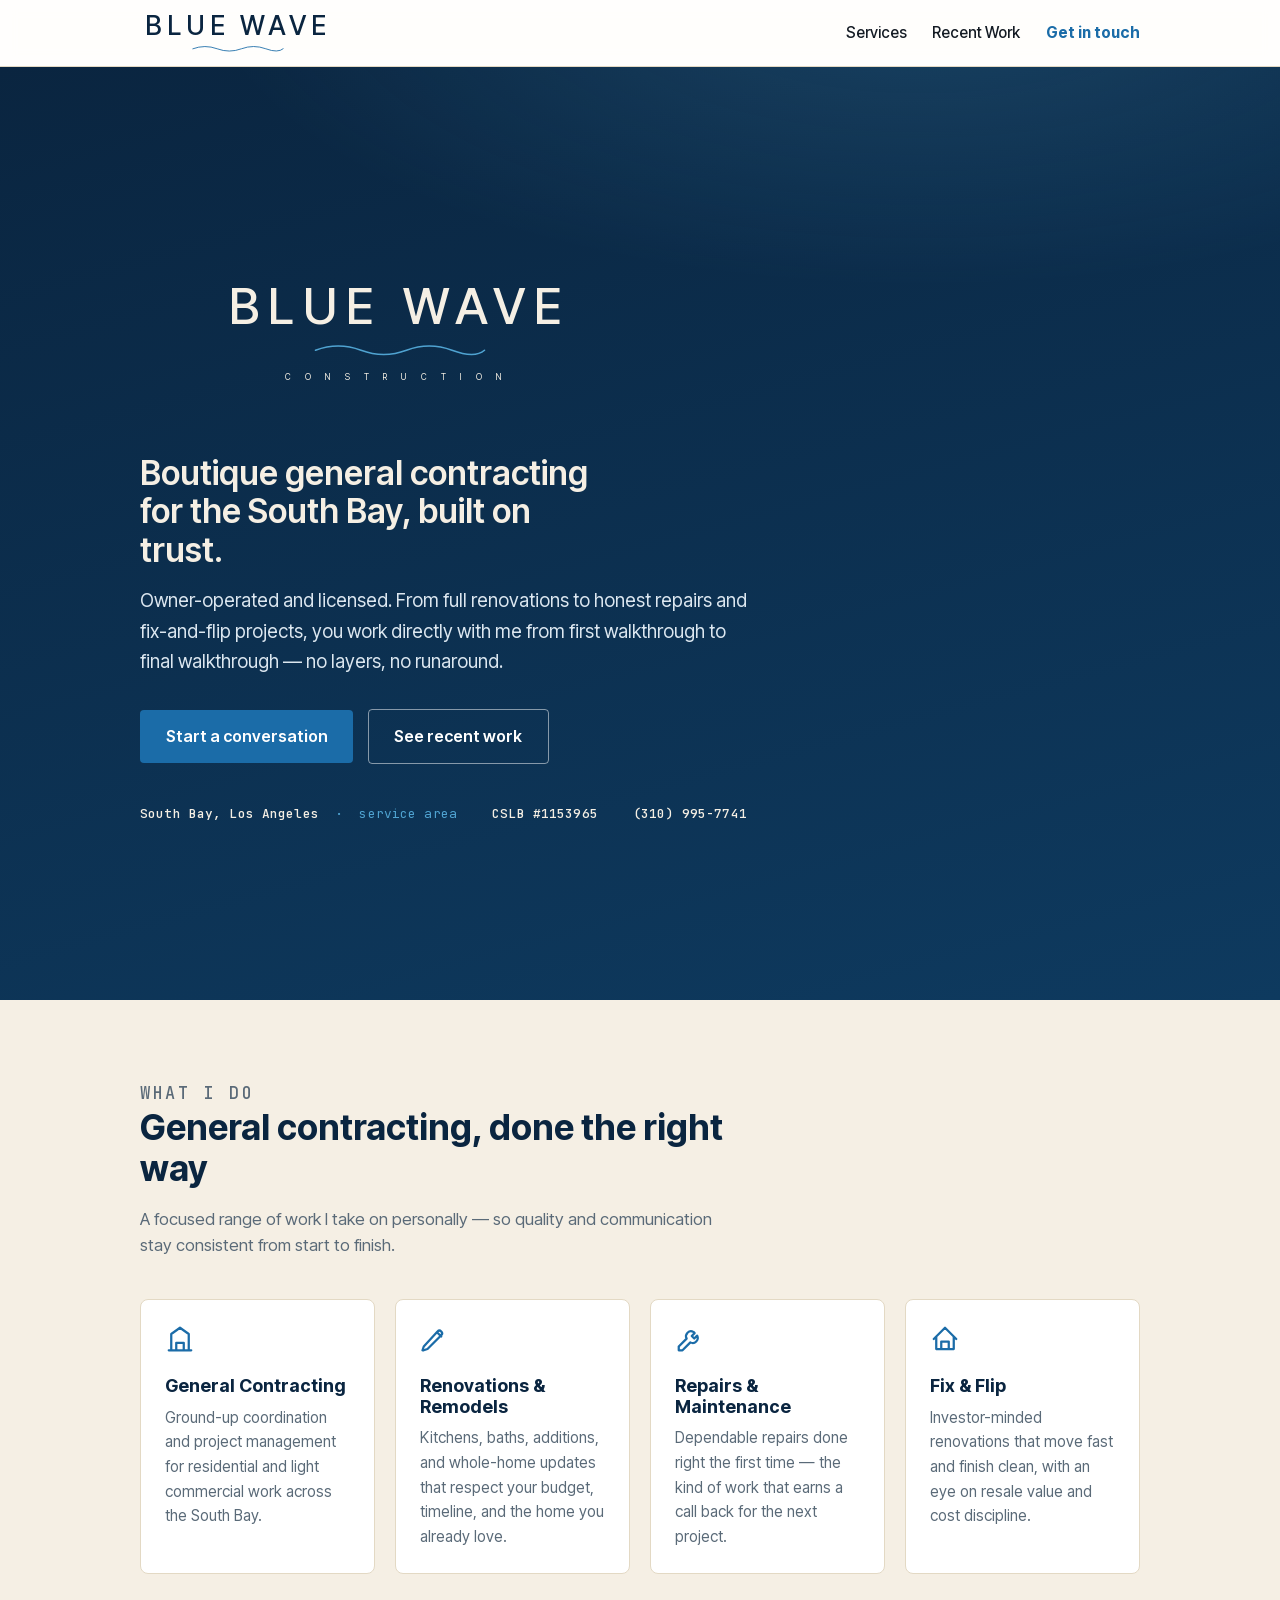
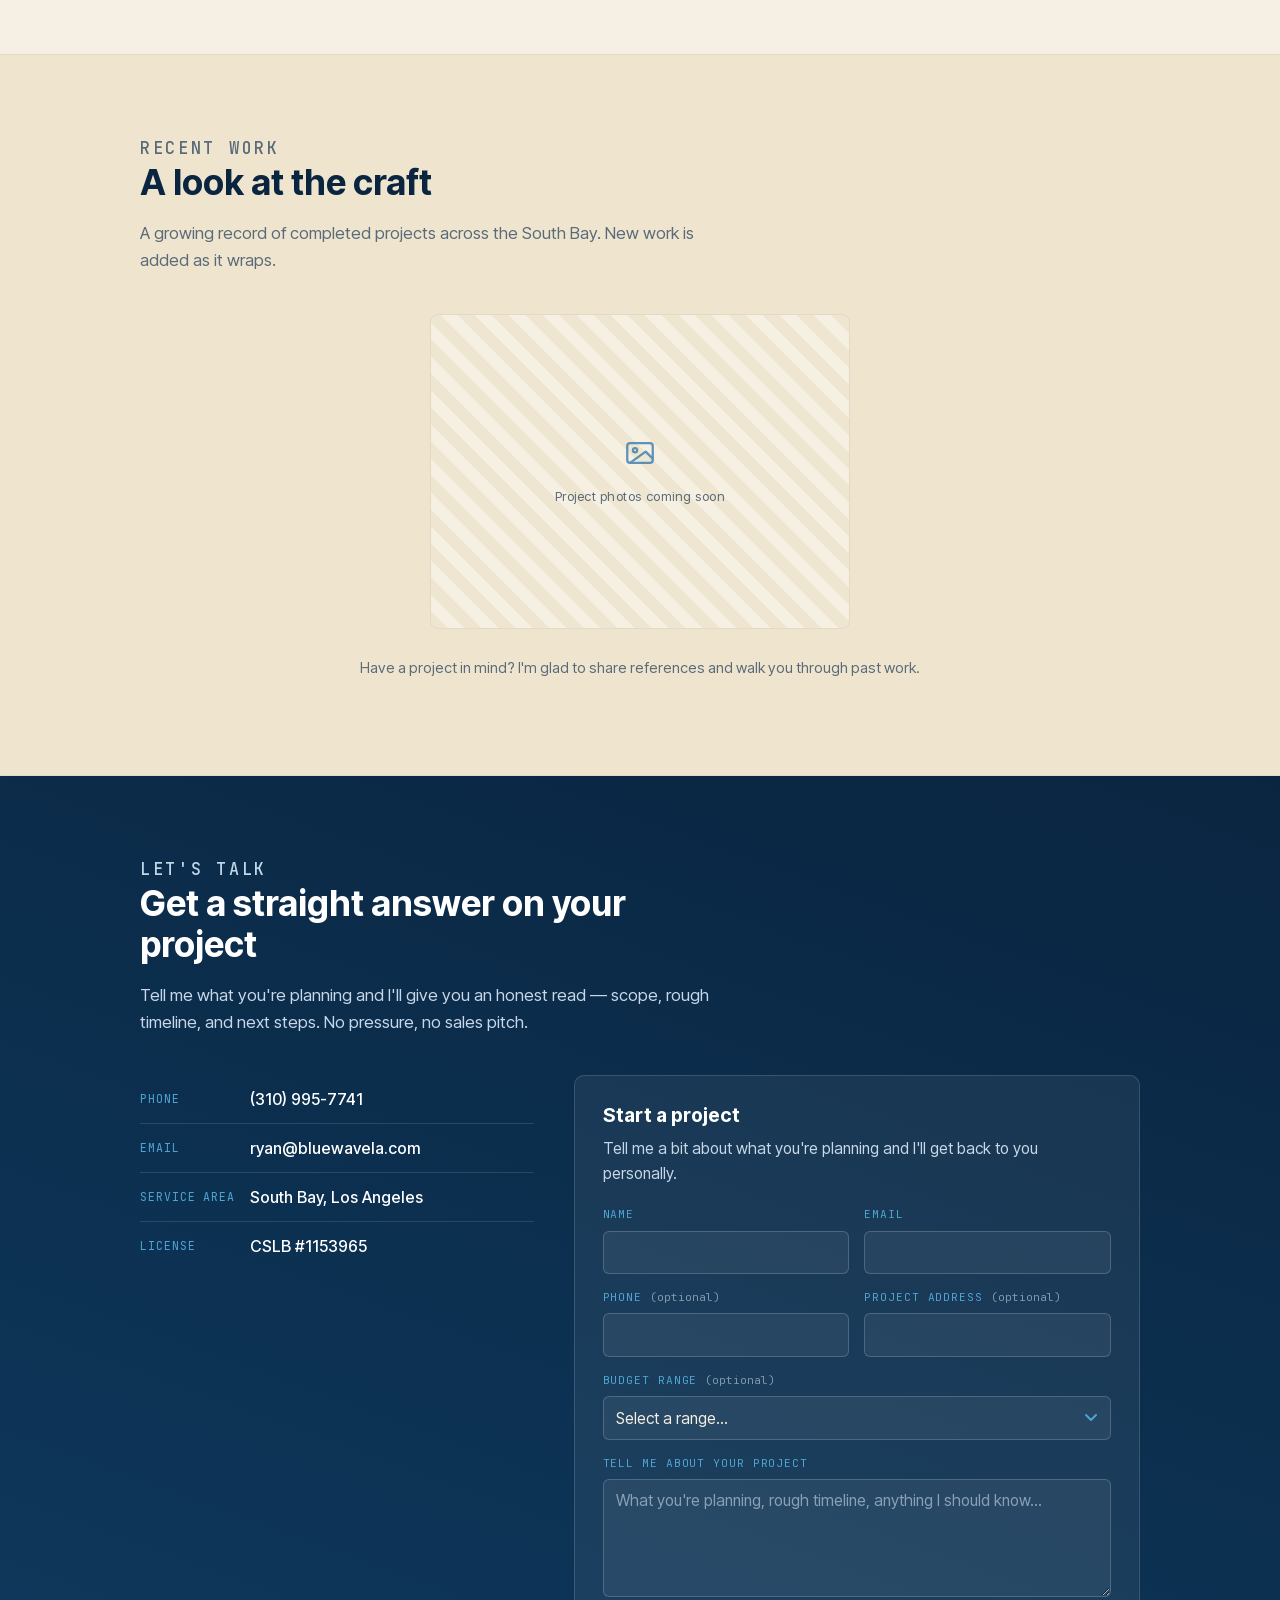
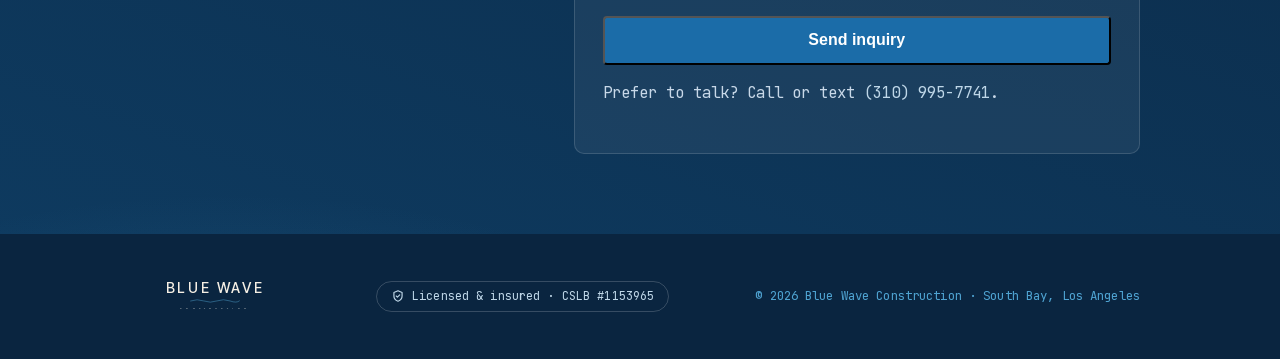
==== commit f8769d87: "Header logo legibility, project intake form, gallery polish - Header: show BLUE WAVE wordmark + wave" ====
--- a/index.html
+++ b/index.html
@@ -55,6 +55,9 @@
 
     * { box-sizing: border-box; }
 
+    /* Ensure [hidden] always wins over display rules (e.g. .intake { display:grid }) */
+    [hidden] { display: none !important; }
+
     html { scroll-behavior: smooth; }
 
     body {
@@ -130,7 +133,7 @@
       padding-bottom: 0.8rem;
     }
     .nav-mark { display: flex; align-items: center; }
-    .nav-logo { display: block; width: clamp(150px, 22vw, 188px); height: auto; }
+    .nav-logo { display: block; width: clamp(158px, 24vw, 196px); height: auto; }
     .nav-links { display: flex; gap: 1.6rem; align-items: center; }
     .nav-links a { color: var(--ink); font-weight: 500; font-size: 0.95rem; }
     .nav-links a:hover { color: var(--wave); text-decoration: none; }
@@ -263,7 +266,7 @@
     .contact .section-head p { color: #c8d8e8; }
     .contact-grid {
       display: grid;
-      grid-template-columns: 1.2fr 1fr;
+      grid-template-columns: 0.82fr 1.18fr;
       gap: 2.5rem;
       align-items: start;
     }
@@ -284,7 +287,52 @@
     }
     .contact-card h3 { color: #fff; font-size: 1.2rem; }
     .contact-card p { color: #c8d8e8; margin: 0 0 1.25rem; font-size: 0.98rem; }
-    .contact-card .btn-primary { width: 100%; text-align: center; }
+
+    /* ---------------- INTAKE FORM ---------------- */
+    .intake { display: grid; gap: 0.95rem; }
+    .intake .row { display: grid; gap: 0.95rem; }
+    @media (min-width: 540px) { .intake .row.two { grid-template-columns: 1fr 1fr; } }
+    .field { display: flex; flex-direction: column; gap: 0.4rem; }
+    .field label {
+      font-family: var(--mono);
+      font-size: 0.7rem; letter-spacing: 0.08em; text-transform: uppercase;
+      color: var(--sky);
+    }
+    .field label .opt { color: #7f97ad; text-transform: none; letter-spacing: 0; }
+    .field input, .field select, .field textarea {
+      font-family: var(--font);
+      font-size: 0.98rem;
+      color: var(--bone);
+      background: rgba(255,255,255,0.06);
+      border: 1px solid rgba(255,255,255,0.18);
+      border-radius: 6px;
+      padding: 0.7rem 0.8rem;
+      width: 100%;
+      transition: border-color 0.15s ease, background 0.15s ease;
+    }
+    .field textarea { min-height: 118px; resize: vertical; }
+    .field input::placeholder, .field textarea::placeholder { color: #8aa1b5; }
+    .field input:focus, .field select:focus, .field textarea:focus {
+      outline: none;
+      border-color: var(--sky);
+      background: rgba(255,255,255,0.10);
+    }
+    .field select {
+      appearance: none; -webkit-appearance: none;
+      padding-right: 2rem;
+      background-image: url("data:image/svg+xml;utf8,<svg xmlns='http://www.w3.org/2000/svg' width='12' height='8' viewBox='0 0 12 8'><path d='M1 1l5 5 5-5' fill='none' stroke='%234FA3D1' stroke-width='2' stroke-linecap='round' stroke-linejoin='round'/></svg>");
+      background-repeat: no-repeat;
+      background-position: right 0.8rem center;
+    }
+    .field select option { color: #14202b; } /* readable in the native dropdown */
+    .intake .btn-primary { width: 100%; text-align: center; margin-top: 0.2rem; }
+    .form-note { font-family: var(--mono); font-size: 0.72rem; color: #9fb8d0; margin: 0.2rem 0 0; }
+    .form-note a { color: var(--wave-soft); }
+    .field-error { border-color: #e8a0a0 !important; }
+
+    .form-success svg { width: 42px; height: 42px; color: var(--sky); margin-bottom: 0.7rem; }
+    .form-success h3 { color: var(--bone); font-size: 1.25rem; margin-bottom: 0.4rem; }
+    .form-success p { color: #c8d8e8; margin: 0; }
 
     /* ---------------- FOOTER ---------------- */
     footer.site {
@@ -321,11 +369,12 @@
   <header class="site">
     <div class="wrap nav">
       <a class="nav-mark" href="#top" aria-label="Blue Wave Construction — home">
-        <!-- Primary horizontal logo (navy on light) — inlined so it renders in Inter Tight -->
-        <svg class="nav-logo" viewBox="0 0 800 280" role="img" aria-label="Blue Wave Construction" xmlns="http://www.w3.org/2000/svg">
+        <!-- Header lockup: BLUE WAVE wordmark + wave only. "CONSTRUCTION" is omitted here
+             because it's illegible at header size; the full lockup appears in the hero and footer.
+             viewBox is cropped tight to the wordmark so it renders larger and crisper. -->
+        <svg class="nav-logo" viewBox="118 62 564 116" role="img" aria-label="Blue Wave Construction" xmlns="http://www.w3.org/2000/svg">
           <text x="400" y="125" text-anchor="middle" font-family="'Inter Tight', 'Helvetica Neue', Arial, sans-serif" font-weight="500" font-size="76" fill="#0A2540" letter-spacing="14">BLUE WAVE</text>
           <path d="M 270 165 Q 305 152, 340 165 T 410 165 T 480 165 T 530 165" stroke="#1B6CA8" stroke-width="2.5" fill="none" stroke-linecap="round"/>
-          <text x="400" y="210" text-anchor="middle" font-family="'Inter Tight', 'Helvetica Neue', Arial, sans-serif" font-weight="400" font-size="13" fill="#0A2540" letter-spacing="22">CONSTRUCTION</text>
         </svg>
       </a>
       <nav class="nav-links">
@@ -431,13 +480,7 @@
         </a>
         -->
 
-        <!-- Placeholder tiles — delete as real photos are added -->
-        <div class="shot placeholder" aria-hidden="true">
-          <div class="ph-inner">
-            <svg viewBox="0 0 24 24" fill="none" stroke="currentColor" stroke-width="1.6" stroke-linecap="round" stroke-linejoin="round"><rect x="3" y="5" width="18" height="14" rx="2"/><circle cx="8.5" cy="10" r="1.5"/><path d="M21 16l-5-5L5 19"/></svg>
-            <span>Project photos coming soon</span>
-          </div>
-        </div>
+        <!-- Placeholder tile — delete once real photos are added -->
         <div class="shot placeholder" aria-hidden="true">
           <div class="ph-inner">
             <svg viewBox="0 0 24 24" fill="none" stroke="currentColor" stroke-width="1.6" stroke-linecap="round" stroke-linejoin="round"><rect x="3" y="5" width="18" height="14" rx="2"/><circle cx="8.5" cy="10" r="1.5"/><path d="M21 16l-5-5L5 19"/></svg>
@@ -468,9 +511,62 @@
         </ul>
 
         <div class="contact-card">
-          <h3>Start a conversation</h3>
-          <p>The fastest way to reach me is a call or text. Prefer email? Send a few details about your project and I'll get back to you.</p>
-          <a class="btn btn-primary" href="mailto:ryan@bluewavela.com?subject=Project%20inquiry%20%E2%80%94%20Blue%20Wave%20Construction">Email Ryan</a>
+          <h3>Start a project</h3>
+          <p>Tell me a bit about what you're planning and I'll get back to you personally.</p>
+
+          <form id="intake" class="intake" action="https://formspree.io/f/xeenelwj" method="POST">
+            <input type="hidden" name="_subject" value="New project inquiry — Blue Wave Construction" />
+            <!-- Honeypot: bots fill this; humans never see it -->
+            <input type="text" name="_gotcha" tabindex="-1" autocomplete="off" aria-hidden="true" style="position:absolute;left:-9999px;opacity:0;" />
+
+            <div class="row two">
+              <div class="field">
+                <label for="f-name">Name</label>
+                <input id="f-name" name="name" type="text" required autocomplete="name" />
+              </div>
+              <div class="field">
+                <label for="f-email">Email</label>
+                <input id="f-email" name="email" type="email" required autocomplete="email" />
+              </div>
+            </div>
+
+            <div class="row two">
+              <div class="field">
+                <label for="f-phone">Phone <span class="opt">(optional)</span></label>
+                <input id="f-phone" name="phone" type="tel" autocomplete="tel" />
+              </div>
+              <div class="field">
+                <label for="f-address">Project address <span class="opt">(optional)</span></label>
+                <input id="f-address" name="address" type="text" autocomplete="street-address" />
+              </div>
+            </div>
+
+            <div class="field">
+              <label for="f-budget">Budget range <span class="opt">(optional)</span></label>
+              <select id="f-budget" name="budget">
+                <option value="">Select a range…</option>
+                <option>Under $10k</option>
+                <option>$10k–$50k</option>
+                <option>$50k–$150k</option>
+                <option>$150k+</option>
+                <option>Not sure yet</option>
+              </select>
+            </div>
+
+            <div class="field">
+              <label for="f-message">Tell me about your project</label>
+              <textarea id="f-message" name="message" required placeholder="What you're planning, rough timeline, anything I should know…"></textarea>
+            </div>
+
+            <button type="submit" class="btn btn-primary">Send inquiry</button>
+            <p class="form-note" id="form-status">Prefer to talk? Call or text <a href="tel:+13109957741">(310) 995-7741</a>.</p>
+          </form>
+
+          <div id="intake-success" class="form-success" role="status" aria-live="polite" hidden>
+            <svg viewBox="0 0 24 24" fill="none" stroke="currentColor" stroke-width="1.7" stroke-linecap="round" stroke-linejoin="round"><circle cx="12" cy="12" r="9"/><path d="M8 12.5l2.5 2.5L16 9.5"/></svg>
+            <h3>Thanks — I'll get back to you within a day.</h3>
+            <p>Your message is on its way. For anything urgent, call or text (310)&nbsp;995-7741.</p>
+          </div>
         </div>
       </div>
     </div>
@@ -493,6 +589,52 @@
     </div>
   </footer>
 
-  <script>document.getElementById('yr').textContent = new Date().getFullYear();</script>
+  <script>
+    document.getElementById('yr').textContent = new Date().getFullYear();
+
+    // Project intake form — submit to Formspree via fetch, show inline confirmation.
+    // Without JS the form still posts normally and Formspree shows its own thank-you page.
+    (function () {
+      var form = document.getElementById('intake');
+      if (!form) return;
+      var status = document.getElementById('form-status');
+      var success = document.getElementById('intake-success');
+      var defaultNote = status ? status.innerHTML : '';
+
+      form.addEventListener('submit', function (e) {
+        e.preventDefault();
+        var btn = form.querySelector('button[type="submit"]');
+        if (status) { status.innerHTML = defaultNote; }
+
+        btn.disabled = true;
+        btn.textContent = 'Sending…';
+
+        fetch(form.action, {
+          method: 'POST',
+          body: new FormData(form),
+          headers: { 'Accept': 'application/json' }
+        }).then(function (res) {
+          if (res.ok) {
+            form.hidden = true;
+            success.hidden = false;
+            success.scrollIntoView({ behavior: 'smooth', block: 'center' });
+          } else {
+            return res.json().then(function (data) {
+              var msg = (data && data.errors && data.errors.length)
+                ? data.errors.map(function (x) { return x.message; }).join(', ')
+                : 'Something went wrong — please call or text (310) 995-7741.';
+              throw new Error(msg);
+            });
+          }
+        }).catch(function (err) {
+          if (status) {
+            status.textContent = err.message || 'Network error — please call or text (310) 995-7741.';
+          }
+          btn.disabled = false;
+          btn.textContent = 'Send inquiry';
+        });
+      });
+    })();
+  </script>
 </body>
 </html>
